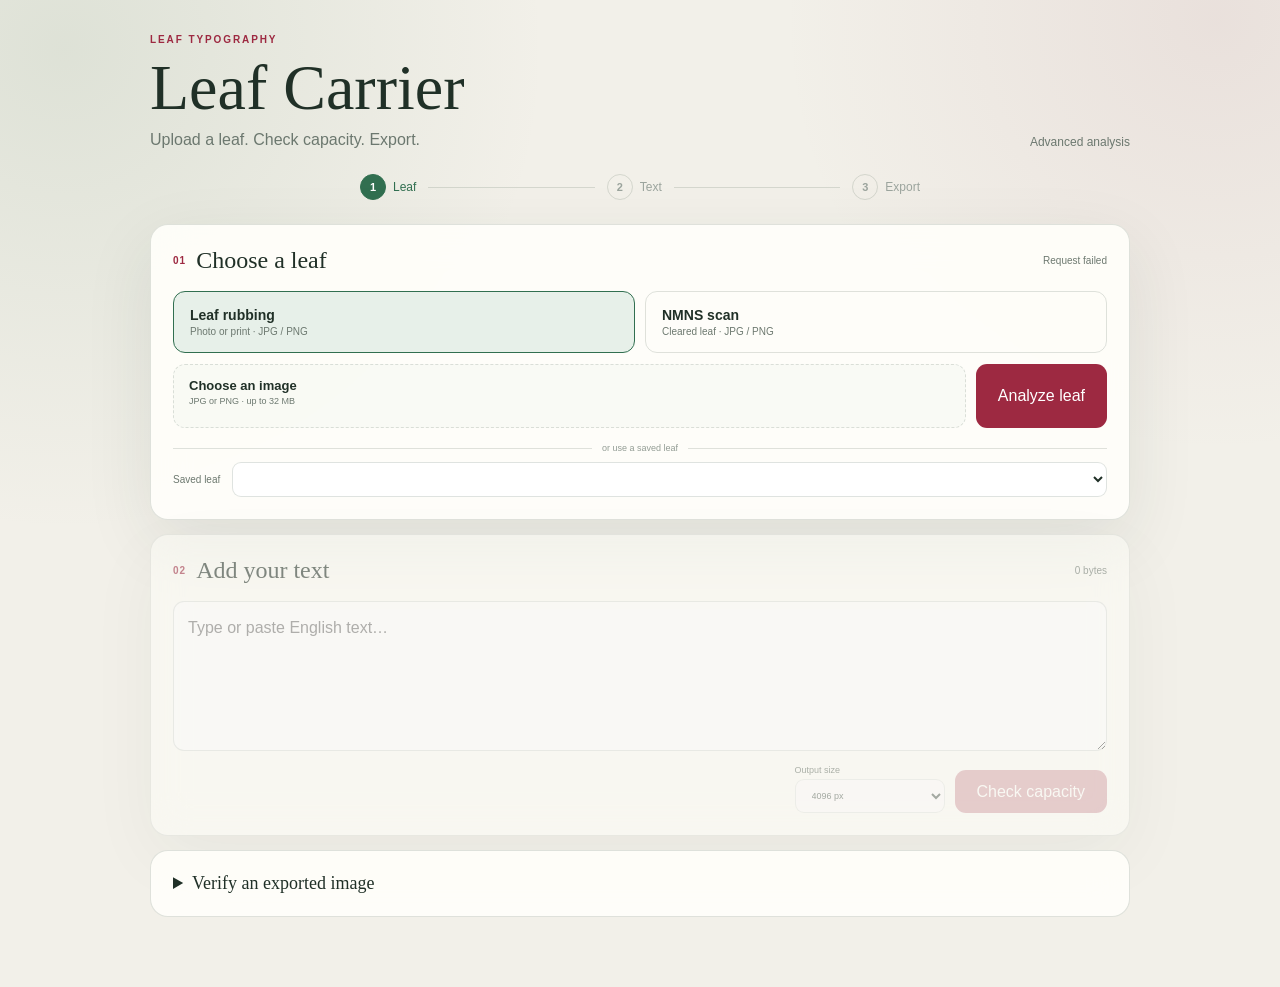
==== static/language.html @ f02d3650 "Add Railway memory safe mode" ====
<!doctype html>
<html lang="en">
<head>
  <meta charset="utf-8">
  <meta name="viewport" content="width=device-width, initial-scale=1">
  <title>Leaf Carrier</title>
</head>
<body>
<main>
  <header>
    <div>
      <p class="eyebrow" id="mode-eyebrow">LEAF TYPOGRAPHY</p>
      <h1>Leaf Carrier</h1>
      <p id="mode-description">Upload a leaf. Check capacity. Export.</p>
    </div>
    <a href="/analysis">Advanced analysis</a>
  </header>

  <nav class="journey" aria-label="Workflow">
    <span class="active" data-step="1"><b>1</b> Leaf</span>
    <i></i>
    <span data-step="2"><b>2</b> Text</span>
    <i></i>
    <span data-step="3"><b>3</b> Export</span>
  </nav>

  <section class="panel source-panel">
    <div class="panel-head">
      <div><span class="step">01</span><h2>Choose a leaf</h2></div>
      <small id="library-count">Loading library…</small>
    </div>

    <div class="source-types" role="group" aria-label="Leaf source type">
      <button type="button" class="selected" data-source="rubbing">
        <b>Leaf rubbing</b><span>Photo or print · JPG / PNG</span>
      </button>
      <button type="button" data-source="nmns">
        <b>NMNS scan</b><span>Cleared leaf · JPG / PNG</span>
      </button>
    </div>

    <div class="upload-row">
      <label class="file-drop" for="leaf-file">
        <input id="leaf-file" type="file" accept="image/jpeg,image/png,.jpg,.jpeg,.png">
        <strong id="file-label">Choose an image</strong>
        <span>JPG or PNG · up to 32 MB</span>
      </label>
      <button class="primary" id="analyze-leaf" type="button">Analyze leaf</button>
    </div>

    <div class="or"><span>or use a saved leaf</span></div>
    <label class="saved-select">Saved leaf
      <select id="leaf-select"></select>
    </label>

    <div class="progress" id="leaf-progress" hidden>
      <div><strong id="leaf-progress-label">Reading image</strong><span id="leaf-progress-value">0%</span></div>
      <progress id="leaf-progress-bar" max="100" value="0"></progress>
    </div>

    <article class="leaf-result" id="leaf-result" hidden>
      <a class="leaf-preview-frame" id="leaf-preview-link" target="_blank" rel="noopener" aria-label="Open the full leaf image">
        <img id="leaf-preview" alt="Selected leaf">
        <span>Open full image ↗</span>
      </a>
      <div class="leaf-summary">
        <span class="ready-badge" id="leaf-ready">READY</span>
        <h3 id="leaf-name">Leaf</h3>
        <p id="leaf-kind">Detected leaf</p>
        <dl>
          <div><dt id="leaf-quality">—</dt><dd id="leaf-quality-label">Quality</dd></div>
          <div><dt id="leaf-texture">—</dt><dd id="leaf-texture-label">Texture</dd></div>
          <div><dt id="leaf-size">—</dt><dd>Image</dd></div>
        </dl>
      </div>
    </article>
  </section>

  <section class="panel text-panel locked" id="text-panel">
    <div class="panel-head">
      <div><span class="step">02</span><h2>Add your text</h2></div>
      <small id="text-count">0 bytes</small>
    </div>
    <textarea id="text-input" rows="5" maxlength="1600" placeholder="Type or paste English text…"></textarea>
    <div class="text-actions">
      <label>Output size
        <select id="resolution-select">
          <option value="2048">2048 px</option>
          <option value="3072">3072 px</option>
          <option value="4096" selected>4096 px</option>
          <option value="6144">6144 px</option>
          <option value="8192">8192 px</option>
        </select>
      </label>
      <button class="primary" id="check-capacity" type="button">Check capacity</button>
    </div>

    <div class="progress" id="capacity-progress" hidden>
      <div><strong id="capacity-progress-label">Preparing text</strong><span id="capacity-progress-value">0%</span></div>
      <progress id="capacity-progress-bar" max="100" value="0"></progress>
    </div>

    <article class="decision" id="capacity-result" hidden>
      <div class="decision-head">
        <span id="capacity-badge">READY</span>
        <div><h3 id="capacity-title">Ready to export</h3><p id="capacity-note"></p></div>
      </div>
      <div class="decision-metrics">
        <div><strong id="text-bytes">—</strong><span>Text</span></div>
        <div><strong id="safe-bytes">—</strong><span>Safe capacity</span></div>
        <div><strong id="vote-count">—</strong><span id="vote-count-label">Redundancy</span></div>
      </div>
      <div class="resolution-grid" id="resolution-grid"></div>
    </article>
  </section>

  <section class="panel export-panel locked" id="export-panel" hidden>
    <div class="panel-head">
      <div><span class="step">03</span><h2>Export</h2></div>
      <small id="export-kind">Reversible JPG</small>
    </div>
    <div class="export-preview"><img id="encoded-preview" alt="Encoded leaf preview"></div>
    <div class="export-actions">
      <button class="primary" id="export-jpg" type="button" disabled>Export JPG</button>
      <span id="export-status">Run the capacity check first.</span>
    </div>
  </section>

  <details class="verify">
    <summary>Verify an exported image</summary>
    <div class="verify-row">
      <input id="decoder-file" type="file" accept="image/jpeg,image/png,.jpg,.jpeg,.png">
      <button id="decode-image" type="button">Decode</button>
    </div>
    <p id="decoder-status"></p>
    <textarea id="decoded-text" rows="4" readonly hidden></textarea>
  </details>
</main>

<style>
  :root {
    color-scheme:light; --bg:#f2f0e9; --card:#fffefa; --text:#203027; --muted:#6c786f;
    --line:rgba(40,66,50,.15); --green:#316f50; --green-soft:#e7f0e9; --red:#9d2941;
    --gold:#b88a27; --surface:#fff; --surface-soft:#f8f8f4; --track:#d3dfd5;
    --shadow:0 22px 70px rgba(38,55,44,.09);
  }
  *{box-sizing:border-box} [hidden]{display:none!important}
  body{margin:0;min-width:320px;color:var(--text);font-family:"Avenir Next","Helvetica Neue",Arial,sans-serif;background:
    radial-gradient(circle at 5% 5%,rgba(130,160,130,.18),transparent 30rem),
    radial-gradient(circle at 95% 2%,rgba(170,112,124,.12),transparent 27rem),var(--bg);transition:color .35s ease,background-color .35s ease}
  body.nmns-mode{color-scheme:dark;--bg:#080f13;--card:#10191f;--text:#e8f0ed;--muted:#8f9e9b;
    --line:rgba(151,190,177,.18);--green:#6eb495;--green-soft:#172a24;--red:#c8a45e;
    --gold:#c8a45e;--surface:#0d151a;--surface-soft:#0a1216;--track:#24342f;
    --shadow:0 26px 80px rgba(0,0,0,.32);background:
    radial-gradient(circle at 9% 0,rgba(59,111,93,.24),transparent 34rem),
    radial-gradient(circle at 95% 8%,rgba(200,164,94,.10),transparent 28rem),
    linear-gradient(155deg,#0b1318 0%,#080f13 55%,#060b0e 100%)}
  button,input,select,textarea{font:inherit} button{cursor:pointer}
  main{width:min(980px,calc(100% - 32px));margin:auto;padding:34px 0 70px}
  header{display:flex;justify-content:space-between;align-items:flex-end;gap:22px;margin-bottom:25px}
  .eyebrow{margin:0 0 6px;color:var(--red);font-size:10px;letter-spacing:.19em;font-weight:800}
  h1,h2,h3{font-family:Georgia,"Times New Roman",serif;font-weight:500}
  h1{margin:0;font-size:clamp(38px,7vw,64px)} header p:last-child{margin:6px 0 0;color:var(--muted)}
  header a{color:var(--muted);font-size:12px;text-decoration:none} header a:hover{color:var(--red)}
  .journey{display:grid;grid-template-columns:auto 1fr auto 1fr auto;align-items:center;width:min(560px,100%);margin:0 auto 24px;color:#9ba49d}
  .journey span{display:flex;align-items:center;gap:7px;font-size:12px}.journey b{display:grid;place-items:center;width:26px;height:26px;border:1px solid var(--line);border-radius:50%;font-size:11px}
  .journey i{height:1px;margin:0 12px;background:var(--line)}.journey span.active{color:var(--green)}.journey span.active b{color:#fff;border-color:var(--green);background:var(--green)}
  .panel,.verify{margin-top:14px;padding:22px;border:1px solid var(--line);border-radius:18px;background:color-mix(in srgb,var(--card) 92%,transparent);box-shadow:var(--shadow);backdrop-filter:blur(18px);transition:background-color .35s ease,border-color .35s ease,box-shadow .35s ease}
  .panel.locked{opacity:.54}.panel-head{display:flex;justify-content:space-between;align-items:center;gap:20px;margin-bottom:17px}.panel-head>div{display:flex;align-items:center;gap:10px}.panel-head h2{margin:0;font-size:24px}.panel-head small{color:var(--muted);font-size:10px}.step{color:var(--red);font-size:10px;letter-spacing:.1em;font-weight:800}
  .source-types{display:grid;grid-template-columns:1fr 1fr;gap:10px}.source-types button{padding:15px 16px;text-align:left;border:1px solid var(--line);border-radius:12px;color:var(--text);background:transparent}.source-types button.selected{border-color:var(--green);background:var(--green-soft)}.source-types b,.source-types span{display:block}.source-types b{font-size:14px}.source-types span{margin-top:3px;color:var(--muted);font-size:10px}
  .upload-row{display:grid;grid-template-columns:1fr auto;gap:10px;margin-top:11px}.file-drop{position:relative;min-height:64px;padding:13px 15px;border:1px dashed var(--line);border-radius:12px;background:rgba(49,111,80,.025)}.file-drop input{position:absolute;inset:0;width:100%;opacity:0;cursor:pointer}.file-drop strong,.file-drop span{display:block}.file-drop strong{font-size:13px}.file-drop span{margin-top:3px;color:var(--muted);font-size:9px}
  .primary{padding:0 22px;border:0;border-radius:11px;color:white;background:var(--red)}.primary:disabled{opacity:.38;cursor:not-allowed}.or{display:flex;align-items:center;gap:10px;margin:15px 0 9px;color:#929c94;font-size:9px}.or:before,.or:after{content:"";height:1px;flex:1;background:var(--line)}
  .saved-select{display:grid;grid-template-columns:auto 1fr;align-items:center;gap:12px;color:var(--muted);font-size:10px}select{width:100%;padding:10px 12px;border:1px solid var(--line);border-radius:9px;color:var(--text);background:var(--surface)}
  .progress{margin-top:13px;padding:12px 14px;border-radius:11px;background:var(--green-soft)}.progress>div{display:flex;justify-content:space-between;margin-bottom:8px;font-size:10px}.progress span{color:var(--muted)}progress{display:block;width:100%;height:7px;border:0;border-radius:99px;overflow:hidden;background:var(--track)}progress::-webkit-progress-bar{background:var(--track)}progress::-webkit-progress-value{background:var(--green);transition:width .3s ease}progress::-moz-progress-bar{background:var(--green)}
  .leaf-result{display:grid;grid-template-columns:minmax(300px,360px) 1fr;gap:24px;margin-top:14px;padding:17px;border:1px solid var(--line);border-radius:15px;background:var(--surface)}.leaf-preview-frame{position:relative;display:block;min-width:0;color:inherit;text-decoration:none}.leaf-preview-frame img{display:block;width:100%;height:240px;padding:10px;object-fit:contain;border-radius:10px;background:var(--surface-soft)}.leaf-preview-frame span{position:absolute;right:9px;bottom:9px;padding:5px 8px;border:1px solid var(--line);border-radius:99px;color:var(--muted);background:color-mix(in srgb,var(--surface) 88%,transparent);font-size:8px;opacity:0;transform:translateY(3px);transition:.2s ease}.leaf-preview-frame:hover span,.leaf-preview-frame:focus-visible span{opacity:1;transform:none}.leaf-summary{align-self:center}.ready-badge,#capacity-badge{display:inline-block;padding:4px 7px;border-radius:99px;color:var(--green);background:var(--green-soft);font-size:8px;font-weight:800;letter-spacing:.08em}.ready-badge.review,#capacity-badge.fail{color:var(--red);background:color-mix(in srgb,var(--red) 15%,transparent)}.leaf-summary h3{margin:7px 0 2px;font-size:24px}.leaf-summary p{margin:0;color:var(--muted);font-size:10px;text-transform:capitalize}.leaf-summary dl{display:grid;grid-template-columns:repeat(3,1fr);gap:8px;margin:18px 0 0}.leaf-summary dl div{padding-top:9px;border-top:1px solid var(--line)}dt{font-family:Georgia,"Times New Roman",serif;font-size:18px}dd{margin:2px 0 0;color:var(--muted);font-size:8px}
  body.nmns-mode .leaf-result{grid-template-columns:minmax(390px,460px) 1fr;padding:20px;background:color-mix(in srgb,var(--surface) 96%,#162720 4%)}body.nmns-mode .leaf-preview-frame img{height:330px;padding:16px;background:#f1f1eb}body.nmns-mode .leaf-summary h3{font-size:27px}body.nmns-mode .leaf-preview-frame span{color:#d8e3df;background:rgba(9,18,22,.88)}
  textarea{width:100%;padding:14px;border:1px solid var(--line);border-radius:11px;color:var(--text);background:var(--surface);resize:vertical;line-height:1.5}.text-actions{display:grid;grid-template-columns:150px auto;justify-content:end;gap:10px;margin-top:10px}.text-actions label{color:var(--muted);font-size:9px}.text-actions select{margin-top:4px}.text-actions button{min-height:43px;align-self:end}
  .decision{margin-top:14px;padding:16px;border:1px solid var(--line);border-radius:13px;background:var(--surface)}.decision-head{display:flex;align-items:flex-start;gap:12px}.decision-head h3{margin:0;font-size:22px}.decision-head p{margin:4px 0 0;color:var(--muted);font-size:10px}.decision-metrics{display:grid;grid-template-columns:repeat(3,1fr);gap:10px;margin-top:15px}.decision-metrics div{padding:10px 0;border-top:1px solid var(--line)}.decision-metrics strong,.decision-metrics span{display:block}.decision-metrics strong{font-family:Georgia,"Times New Roman",serif;font-size:21px}.decision-metrics span{margin-top:3px;color:var(--muted);font-size:8px}.resolution-grid{display:grid;grid-template-columns:repeat(5,1fr);gap:6px;margin-top:10px}.resolution-grid button{padding:8px 5px;border:1px solid var(--line);border-radius:8px;color:var(--muted);background:transparent;font-size:9px}.resolution-grid button.ready{color:var(--green);border-color:color-mix(in srgb,var(--green) 45%,transparent);background:var(--green-soft)}.resolution-grid button.selected{box-shadow:inset 0 0 0 1px var(--green)}
  .resolution-grid button.limited{opacity:.46;cursor:not-allowed;text-decoration:line-through}.resolution-grid button:disabled{pointer-events:none}
  .export-preview{display:grid;place-items:center;min-height:330px;border-radius:12px;overflow:hidden;background:var(--surface)}.export-preview img{display:block;width:100%;max-height:620px;object-fit:contain}.export-actions{display:flex;align-items:center;gap:13px;margin-top:12px}.export-actions button{min-height:44px}.export-actions span{color:var(--muted);font-size:10px}
  .verify{box-shadow:none}.verify summary{cursor:pointer;font-family:Georgia,"Times New Roman",serif;font-size:18px}.verify-row{display:grid;grid-template-columns:1fr auto;gap:10px;margin-top:14px}.verify-row input{padding:10px;border:1px dashed var(--line);border-radius:9px}.verify-row button{padding:0 18px;border:1px solid var(--line);border-radius:9px;color:var(--text);background:transparent}.verify p{color:var(--muted);font-size:10px}.verify textarea{margin-top:8px}
  button:focus-visible,input:focus-visible,select:focus-visible,textarea:focus-visible{outline:3px solid rgba(49,111,80,.2);outline-offset:2px}
  @media(max-width:760px){main{width:min(100% - 20px,560px);padding-top:20px}header{align-items:flex-start;flex-direction:column}.source-types,.upload-row,.leaf-result,body.nmns-mode .leaf-result{grid-template-columns:1fr}.upload-row .primary{min-height:46px}.saved-select{grid-template-columns:1fr}.leaf-preview-frame img,body.nmns-mode .leaf-preview-frame img{height:280px}.text-actions{grid-template-columns:1fr}.text-actions button{min-height:46px}.resolution-grid{grid-template-columns:repeat(3,1fr)}.export-preview{min-height:230px}.decision-metrics{gap:6px}.journey span{font-size:10px}}
</style>
<script src="/static/language.js"></script>
</body>
</html>
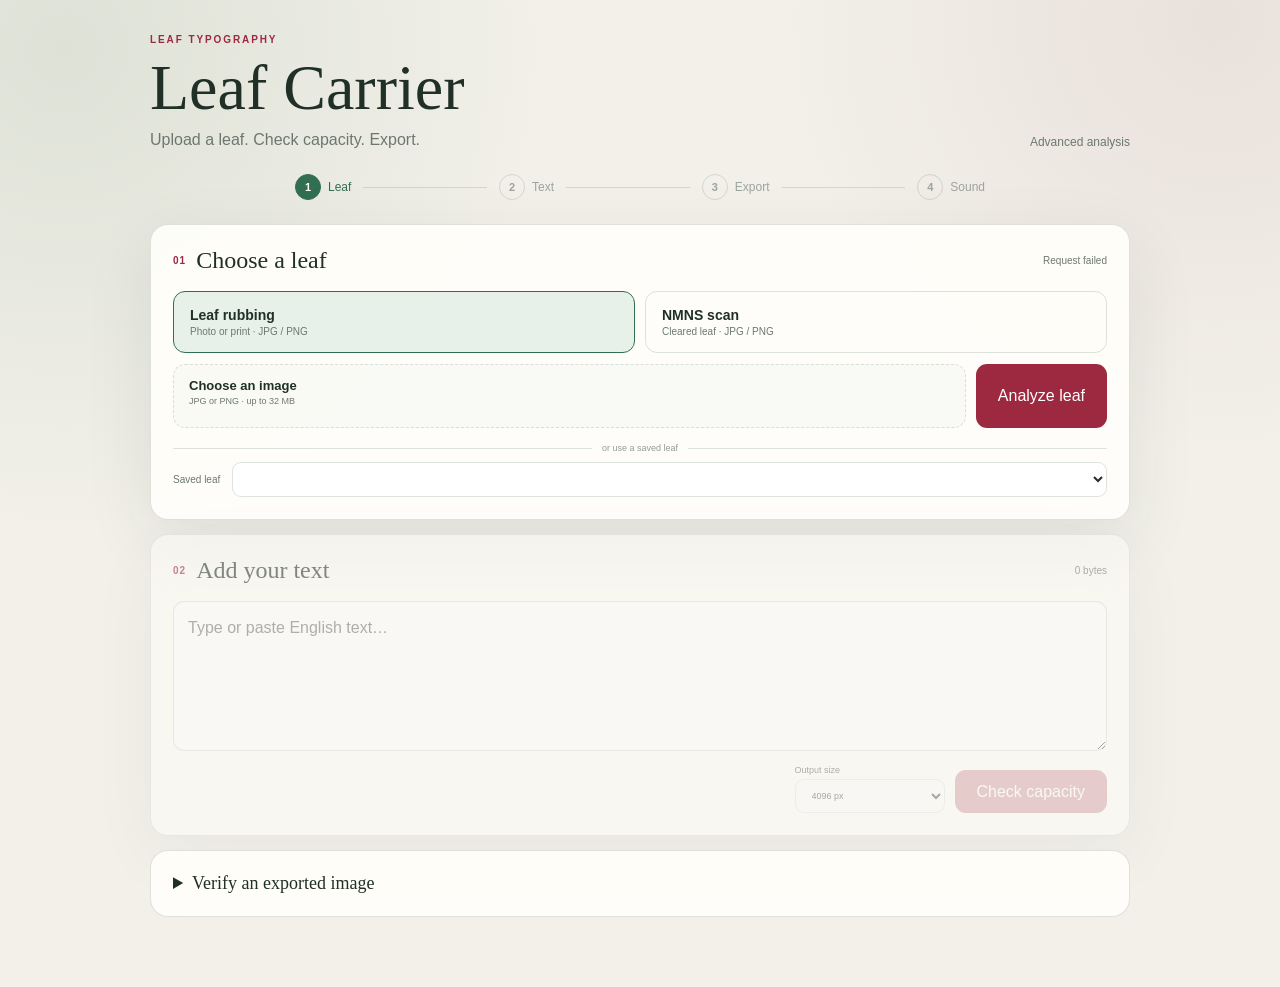
==== commit 7a45f46f: "Add audio disturbance archive workflow" ====
--- a/static/language.html
+++ b/static/language.html
@@ -22,6 +22,8 @@
     <span data-step="2"><b>2</b> Text</span>
     <i></i>
     <span data-step="3"><b>3</b> Export</span>
+    <i></i>
+    <span data-step="4"><b>4</b> Sound</span>
   </nav>
 
   <section class="panel source-panel">
@@ -124,6 +126,74 @@
       <button class="primary" id="export-jpg" type="button" disabled>Export JPG</button>
       <span id="export-status">Run the capacity check first.</span>
     </div>
+  </section>
+
+  <section class="panel sound-panel locked" id="sound-panel" hidden>
+    <div class="panel-head">
+      <div><span class="step">04</span><h2>Add sound disturbance</h2></div>
+      <small>Optional · rubbing carrier only</small>
+    </div>
+
+    <div class="sound-inputs">
+      <label class="file-drop" for="sound-file">
+        <input id="sound-file" type="file" accept="audio/wav,.wav">
+        <strong id="sound-file-label">Choose a WAV</strong>
+        <span>Analyzed in your browser</span>
+      </label>
+      <button class="primary" id="apply-sound" type="button" disabled>Apply to leaf</button>
+    </div>
+
+    <div class="sound-controls">
+      <label><span>Result mode</span><select id="semantic-mode"><option value="preserve">Preserve</option><option value="trace" selected>Trace loss</option><option value="breakdown">Hard decode</option></select></label>
+      <label><span>Semantic loss <b id="semantic-loss-value">6%</b></span><input id="semantic-loss" type="range" min="0" max="80" value="6"></label>
+      <label><span>Intensity <b id="sound-strength-value">24%</b></span><input id="sound-strength" type="range" min="0" max="100" value="24"></label>
+      <label><span>Impact spread <b id="sound-clustering-value">55%</b></span><input id="sound-clustering" type="range" min="0" max="100" value="55"></label>
+      <details>
+        <summary>Advanced error mix</summary>
+        <div>
+          <label><span>Colour shift <b id="sound-shift-value">40%</b></span><input id="sound-shift" type="range" min="0" max="100" value="40"></label>
+          <label><span>Erasure <b id="sound-erasure-value">12%</b></span><input id="sound-erasure" type="range" min="0" max="100" value="12"></label>
+          <label><span>Bit flip <b id="sound-flip-value">5%</b></span><input id="sound-flip" type="range" min="0" max="100" value="5"></label>
+        </div>
+      </details>
+    </div>
+
+    <canvas id="sound-wave" height="94" aria-label="Quantized WAV analysis"></canvas>
+    <p class="sound-summary" id="sound-summary">Choose a WAV to map its impacts onto the leaf.</p>
+
+    <div class="progress" id="audio-progress" hidden>
+      <div><strong id="audio-progress-label">Preparing carrier</strong><span id="audio-progress-value">0%</span></div>
+      <progress id="audio-progress-bar" max="100" value="0"></progress>
+    </div>
+
+    <article class="sound-result" id="sound-result" hidden>
+      <div class="monitor-tabs" role="group" aria-label="Sound disturbance view">
+        <button type="button" data-monitor="original">Original</button>
+        <button type="button" data-monitor="clean">Clean encoding</button>
+        <button type="button" data-monitor="disturbed" class="active">Disturbed</button>
+        <button type="button" data-monitor="difference">Difference</button>
+        <button type="button" data-monitor="confidence">Confidence</button>
+      </div>
+      <div class="sound-monitor"><img id="sound-monitor-image" alt="Leaf pixel disturbance monitor"></div>
+      <div class="sound-metrics">
+        <div><strong id="sound-carriers">—</strong><span>Carrier cells</span></div>
+        <div><strong id="sound-changed">—</strong><span>Changed</span></div>
+        <div><strong id="sound-confidence">—</strong><span>Confidence</span></div>
+        <div><strong id="sound-fidelity">—</strong><span>Source fidelity</span></div>
+        <div><strong id="sound-crc">—</strong><span>PNG decode</span></div>
+      </div>
+      <div class="sound-decode">
+        <span id="sound-decode-status">Waiting for PNG decode</span>
+        <div class="sound-text-compare">
+          <label>Original<textarea id="sound-original-text" rows="3" readonly hidden></textarea></label>
+          <label>Decoded<textarea id="sound-decoded-text" rows="3" readonly hidden></textarea></label>
+        </div>
+      </div>
+      <div class="export-actions">
+        <button class="primary" id="export-disturbed" type="button">Export disturbed PNG</button>
+        <button id="export-audio-report" type="button">Experiment JSON</button>
+      </div>
+    </article>
   </section>
 
   <details class="verify">
@@ -162,7 +232,7 @@
   h1,h2,h3{font-family:Georgia,"Times New Roman",serif;font-weight:500}
   h1{margin:0;font-size:clamp(38px,7vw,64px)} header p:last-child{margin:6px 0 0;color:var(--muted)}
   header a{color:var(--muted);font-size:12px;text-decoration:none} header a:hover{color:var(--red)}
-  .journey{display:grid;grid-template-columns:auto 1fr auto 1fr auto;align-items:center;width:min(560px,100%);margin:0 auto 24px;color:#9ba49d}
+  .journey{display:grid;grid-template-columns:auto 1fr auto 1fr auto 1fr auto;align-items:center;width:min(690px,100%);margin:0 auto 24px;color:#9ba49d}
   .journey span{display:flex;align-items:center;gap:7px;font-size:12px}.journey b{display:grid;place-items:center;width:26px;height:26px;border:1px solid var(--line);border-radius:50%;font-size:11px}
   .journey i{height:1px;margin:0 12px;background:var(--line)}.journey span.active{color:var(--green)}.journey span.active b{color:#fff;border-color:var(--green);background:var(--green)}
   .panel,.verify{margin-top:14px;padding:22px;border:1px solid var(--line);border-radius:18px;background:color-mix(in srgb,var(--card) 92%,transparent);box-shadow:var(--shadow);backdrop-filter:blur(18px);transition:background-color .35s ease,border-color .35s ease,box-shadow .35s ease}
@@ -178,9 +248,10 @@
   .decision{margin-top:14px;padding:16px;border:1px solid var(--line);border-radius:13px;background:var(--surface)}.decision-head{display:flex;align-items:flex-start;gap:12px}.decision-head h3{margin:0;font-size:22px}.decision-head p{margin:4px 0 0;color:var(--muted);font-size:10px}.decision-metrics{display:grid;grid-template-columns:repeat(3,1fr);gap:10px;margin-top:15px}.decision-metrics div{padding:10px 0;border-top:1px solid var(--line)}.decision-metrics strong,.decision-metrics span{display:block}.decision-metrics strong{font-family:Georgia,"Times New Roman",serif;font-size:21px}.decision-metrics span{margin-top:3px;color:var(--muted);font-size:8px}.resolution-grid{display:grid;grid-template-columns:repeat(5,1fr);gap:6px;margin-top:10px}.resolution-grid button{padding:8px 5px;border:1px solid var(--line);border-radius:8px;color:var(--muted);background:transparent;font-size:9px}.resolution-grid button.ready{color:var(--green);border-color:color-mix(in srgb,var(--green) 45%,transparent);background:var(--green-soft)}.resolution-grid button.selected{box-shadow:inset 0 0 0 1px var(--green)}
   .resolution-grid button.limited{opacity:.46;cursor:not-allowed;text-decoration:line-through}.resolution-grid button:disabled{pointer-events:none}
   .export-preview{display:grid;place-items:center;min-height:330px;border-radius:12px;overflow:hidden;background:var(--surface)}.export-preview img{display:block;width:100%;max-height:620px;object-fit:contain}.export-actions{display:flex;align-items:center;gap:13px;margin-top:12px}.export-actions button{min-height:44px}.export-actions span{color:var(--muted);font-size:10px}
+  .sound-inputs{display:grid;grid-template-columns:1fr auto;gap:10px}.sound-inputs .primary{min-width:150px}.sound-controls{display:grid;grid-template-columns:1fr 1fr;gap:14px;margin-top:16px}.sound-controls label{display:grid;gap:7px;color:var(--muted);font-size:9px}.sound-controls label span{display:flex;justify-content:space-between}.sound-controls b{color:var(--text);font-weight:600}.sound-controls input[type="range"]{width:100%;accent-color:var(--green)}.sound-controls details{grid-column:1/-1;padding-top:3px}.sound-controls summary{cursor:pointer;color:var(--muted);font-size:9px}.sound-controls details>div{display:grid;grid-template-columns:repeat(3,1fr);gap:14px;margin-top:13px}#sound-wave{display:block;width:100%;height:94px;margin-top:16px;border:1px solid var(--line);border-radius:11px;background:#0b1511}.sound-summary{margin:7px 0 0;color:var(--muted);font-size:9px}.sound-result{margin-top:16px}.monitor-tabs{display:flex;gap:5px;overflow:auto;padding-bottom:8px}.monitor-tabs button{padding:7px 10px;white-space:nowrap;border:1px solid var(--line);border-radius:99px;color:var(--muted);background:transparent;font-size:9px}.monitor-tabs button.active{color:#fff;border-color:var(--green);background:var(--green)}.sound-monitor{display:grid;place-items:center;min-height:390px;border:1px solid var(--line);border-radius:13px;overflow:hidden;background:#09110d}.sound-monitor img{display:block;width:100%;max-height:670px;object-fit:contain;image-rendering:auto}.sound-metrics{display:grid;grid-template-columns:repeat(5,1fr);gap:8px;margin-top:10px}.sound-metrics div{padding:10px 0;border-top:1px solid var(--line)}.sound-metrics strong,.sound-metrics span{display:block}.sound-metrics strong{font-family:Georgia,"Times New Roman",serif;font-size:20px}.sound-metrics span{margin-top:3px;color:var(--muted);font-size:8px}.sound-decode{margin-top:8px;padding:12px;border-radius:10px;background:var(--green-soft)}.sound-decode span{color:var(--muted);font-size:10px}.sound-text-compare{display:grid;grid-template-columns:1fr 1fr;gap:9px;margin-top:9px}.sound-text-compare label{color:var(--muted);font-size:8px}.sound-decode textarea{margin-top:5px}.sound-result .export-actions>button:not(.primary){padding:0 17px;border:1px solid var(--line);border-radius:10px;color:var(--text);background:transparent}
   .verify{box-shadow:none}.verify summary{cursor:pointer;font-family:Georgia,"Times New Roman",serif;font-size:18px}.verify-row{display:grid;grid-template-columns:1fr auto;gap:10px;margin-top:14px}.verify-row input{padding:10px;border:1px dashed var(--line);border-radius:9px}.verify-row button{padding:0 18px;border:1px solid var(--line);border-radius:9px;color:var(--text);background:transparent}.verify p{color:var(--muted);font-size:10px}.verify textarea{margin-top:8px}
   button:focus-visible,input:focus-visible,select:focus-visible,textarea:focus-visible{outline:3px solid rgba(49,111,80,.2);outline-offset:2px}
-  @media(max-width:760px){main{width:min(100% - 20px,560px);padding-top:20px}header{align-items:flex-start;flex-direction:column}.source-types,.upload-row,.leaf-result,body.nmns-mode .leaf-result{grid-template-columns:1fr}.upload-row .primary{min-height:46px}.saved-select{grid-template-columns:1fr}.leaf-preview-frame img,body.nmns-mode .leaf-preview-frame img{height:280px}.text-actions{grid-template-columns:1fr}.text-actions button{min-height:46px}.resolution-grid{grid-template-columns:repeat(3,1fr)}.export-preview{min-height:230px}.decision-metrics{gap:6px}.journey span{font-size:10px}}
+  @media(max-width:760px){main{width:min(100% - 20px,560px);padding-top:20px}header{align-items:flex-start;flex-direction:column}.source-types,.upload-row,.leaf-result,body.nmns-mode .leaf-result,.sound-inputs,.sound-controls{grid-template-columns:1fr}.upload-row .primary,.sound-inputs .primary{min-height:46px}.saved-select{grid-template-columns:1fr}.leaf-preview-frame img,body.nmns-mode .leaf-preview-frame img{height:280px}.text-actions{grid-template-columns:1fr}.text-actions button{min-height:46px}.resolution-grid{grid-template-columns:repeat(3,1fr)}.export-preview{min-height:230px}.decision-metrics{gap:6px}.journey{width:100%}.journey span{font-size:0}.journey span b{font-size:11px}.sound-controls details>div,.sound-text-compare{grid-template-columns:1fr}.sound-monitor{min-height:250px}.sound-metrics{grid-template-columns:1fr 1fr}}
 </style>
 <script src="/static/language.js"></script>
 </body>
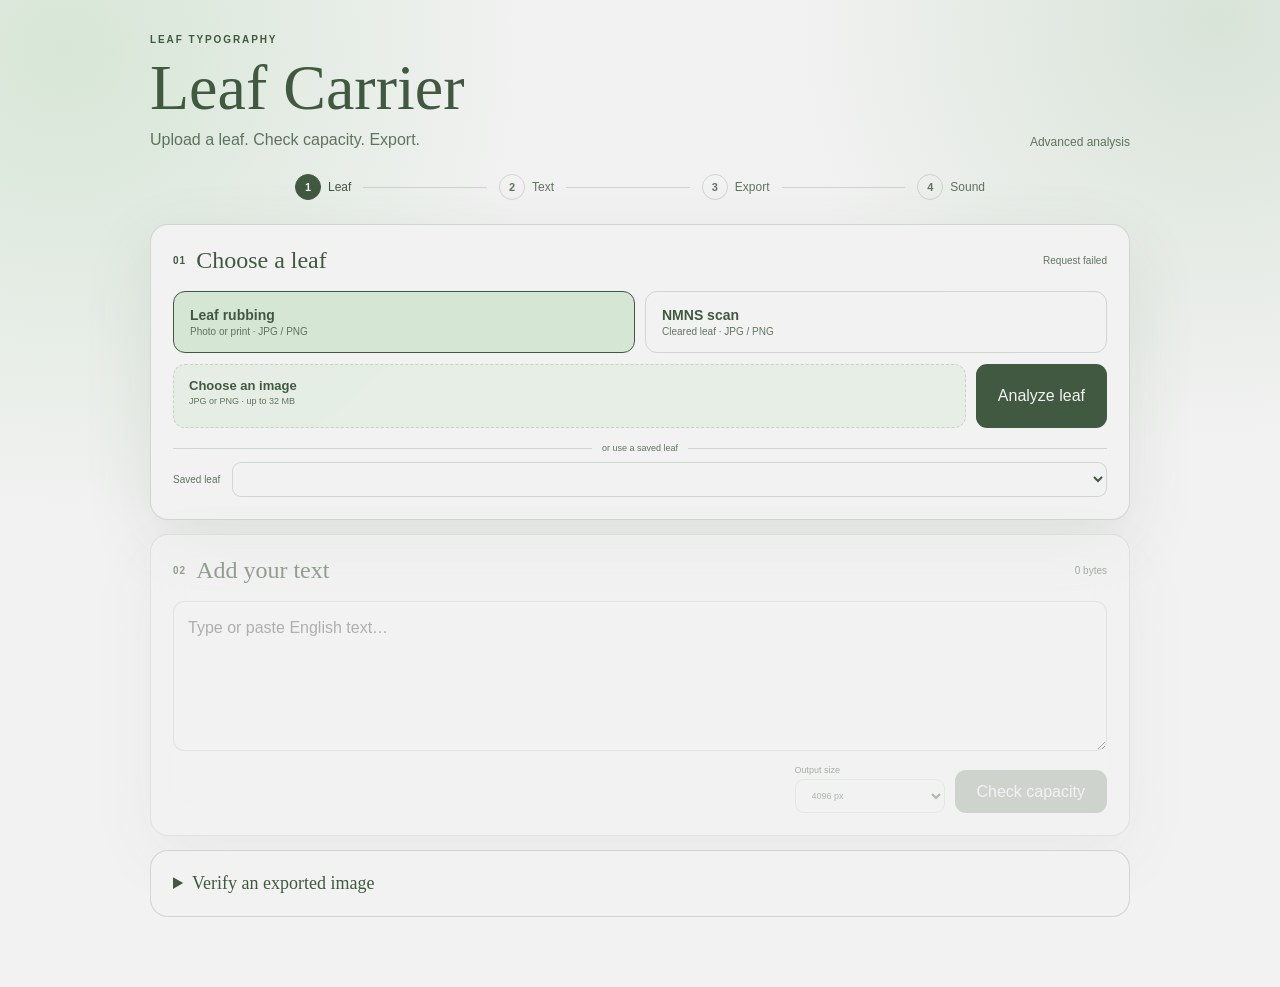
==== commit 1354c581: "Apply unified green light and dark themes" ====
--- a/static/language.html
+++ b/static/language.html
@@ -209,22 +209,22 @@
 
 <style>
   :root {
-    color-scheme:light; --bg:#f2f0e9; --card:#fffefa; --text:#203027; --muted:#6c786f;
-    --line:rgba(40,66,50,.15); --green:#316f50; --green-soft:#e7f0e9; --red:#9d2941;
-    --gold:#b88a27; --surface:#fff; --surface-soft:#f8f8f4; --track:#d3dfd5;
-    --shadow:0 22px 70px rgba(38,55,44,.09);
+    color-scheme:light; --bg:#F2F2F2; --card:#F2F2F2; --text:#415940; --muted:rgba(65,89,64,.82);
+    --line:rgba(65,89,64,.19); --green:#415940; --green-soft:rgba(185,217,184,.50); --red:#415940;
+    --gold:#8FBF8E; --surface:#F2F2F2; --surface-soft:#C6D9C5; --track:#B9D9B8;
+    --button-text:#F2F2F2; --shadow:0 22px 70px rgba(65,89,64,.11);
   }
   *{box-sizing:border-box} [hidden]{display:none!important}
   body{margin:0;min-width:320px;color:var(--text);font-family:"Avenir Next","Helvetica Neue",Arial,sans-serif;background:
-    radial-gradient(circle at 5% 5%,rgba(130,160,130,.18),transparent 30rem),
-    radial-gradient(circle at 95% 2%,rgba(170,112,124,.12),transparent 27rem),var(--bg);transition:color .35s ease,background-color .35s ease}
-  body.nmns-mode{color-scheme:dark;--bg:#080f13;--card:#10191f;--text:#e8f0ed;--muted:#8f9e9b;
-    --line:rgba(151,190,177,.18);--green:#6eb495;--green-soft:#172a24;--red:#c8a45e;
-    --gold:#c8a45e;--surface:#0d151a;--surface-soft:#0a1216;--track:#24342f;
-    --shadow:0 26px 80px rgba(0,0,0,.32);background:
-    radial-gradient(circle at 9% 0,rgba(59,111,93,.24),transparent 34rem),
-    radial-gradient(circle at 95% 8%,rgba(200,164,94,.10),transparent 28rem),
-    linear-gradient(155deg,#0b1318 0%,#080f13 55%,#060b0e 100%)}
+    radial-gradient(circle at 5% 5%,rgba(185,217,184,.48),transparent 30rem),
+    radial-gradient(circle at 95% 2%,rgba(198,217,197,.58),transparent 27rem),var(--bg);transition:color .35s ease,background-color .35s ease}
+  body.nmns-mode{color-scheme:dark;--bg:#415940;--card:#354934;--text:#F2F2F2;--muted:#C6D9C5;
+    --line:rgba(185,217,184,.24);--green:#B9D9B8;--green-soft:rgba(143,191,142,.17);--red:#B9D9B8;
+    --gold:#8FBF8E;--surface:#354934;--surface-soft:#2f412f;--track:rgba(185,217,184,.22);
+    --button-text:#415940;--shadow:0 26px 80px rgba(0,0,0,.28);background:
+    radial-gradient(circle at 9% 0,rgba(143,191,142,.22),transparent 34rem),
+    radial-gradient(circle at 95% 8%,rgba(185,217,184,.12),transparent 28rem),
+    linear-gradient(155deg,#415940 0%,#354934 58%,#2f412f 100%)}
   button,input,select,textarea{font:inherit} button{cursor:pointer}
   main{width:min(980px,calc(100% - 32px));margin:auto;padding:34px 0 70px}
   header{display:flex;justify-content:space-between;align-items:flex-end;gap:22px;margin-bottom:25px}
@@ -232,25 +232,25 @@
   h1,h2,h3{font-family:Georgia,"Times New Roman",serif;font-weight:500}
   h1{margin:0;font-size:clamp(38px,7vw,64px)} header p:last-child{margin:6px 0 0;color:var(--muted)}
   header a{color:var(--muted);font-size:12px;text-decoration:none} header a:hover{color:var(--red)}
-  .journey{display:grid;grid-template-columns:auto 1fr auto 1fr auto 1fr auto;align-items:center;width:min(690px,100%);margin:0 auto 24px;color:#9ba49d}
+  .journey{display:grid;grid-template-columns:auto 1fr auto 1fr auto 1fr auto;align-items:center;width:min(690px,100%);margin:0 auto 24px;color:var(--muted)}
   .journey span{display:flex;align-items:center;gap:7px;font-size:12px}.journey b{display:grid;place-items:center;width:26px;height:26px;border:1px solid var(--line);border-radius:50%;font-size:11px}
-  .journey i{height:1px;margin:0 12px;background:var(--line)}.journey span.active{color:var(--green)}.journey span.active b{color:#fff;border-color:var(--green);background:var(--green)}
+  .journey i{height:1px;margin:0 12px;background:var(--line)}.journey span.active{color:var(--green)}.journey span.active b{color:var(--button-text);border-color:var(--green);background:var(--green)}
   .panel,.verify{margin-top:14px;padding:22px;border:1px solid var(--line);border-radius:18px;background:color-mix(in srgb,var(--card) 92%,transparent);box-shadow:var(--shadow);backdrop-filter:blur(18px);transition:background-color .35s ease,border-color .35s ease,box-shadow .35s ease}
   .panel.locked{opacity:.54}.panel-head{display:flex;justify-content:space-between;align-items:center;gap:20px;margin-bottom:17px}.panel-head>div{display:flex;align-items:center;gap:10px}.panel-head h2{margin:0;font-size:24px}.panel-head small{color:var(--muted);font-size:10px}.step{color:var(--red);font-size:10px;letter-spacing:.1em;font-weight:800}
   .source-types{display:grid;grid-template-columns:1fr 1fr;gap:10px}.source-types button{padding:15px 16px;text-align:left;border:1px solid var(--line);border-radius:12px;color:var(--text);background:transparent}.source-types button.selected{border-color:var(--green);background:var(--green-soft)}.source-types b,.source-types span{display:block}.source-types b{font-size:14px}.source-types span{margin-top:3px;color:var(--muted);font-size:10px}
-  .upload-row{display:grid;grid-template-columns:1fr auto;gap:10px;margin-top:11px}.file-drop{position:relative;min-height:64px;padding:13px 15px;border:1px dashed var(--line);border-radius:12px;background:rgba(49,111,80,.025)}.file-drop input{position:absolute;inset:0;width:100%;opacity:0;cursor:pointer}.file-drop strong,.file-drop span{display:block}.file-drop strong{font-size:13px}.file-drop span{margin-top:3px;color:var(--muted);font-size:9px}
-  .primary{padding:0 22px;border:0;border-radius:11px;color:white;background:var(--red)}.primary:disabled{opacity:.38;cursor:not-allowed}.or{display:flex;align-items:center;gap:10px;margin:15px 0 9px;color:#929c94;font-size:9px}.or:before,.or:after{content:"";height:1px;flex:1;background:var(--line)}
+  .upload-row{display:grid;grid-template-columns:1fr auto;gap:10px;margin-top:11px}.file-drop{position:relative;min-height:64px;padding:13px 15px;border:1px dashed var(--line);border-radius:12px;background:color-mix(in srgb,var(--green-soft) 45%,transparent)}.file-drop input{position:absolute;inset:0;width:100%;opacity:0;cursor:pointer}.file-drop strong,.file-drop span{display:block}.file-drop strong{font-size:13px}.file-drop span{margin-top:3px;color:var(--muted);font-size:9px}
+  .primary{padding:0 22px;border:0;border-radius:11px;color:var(--button-text);background:var(--red)}.primary:disabled{opacity:.38;cursor:not-allowed}.or{display:flex;align-items:center;gap:10px;margin:15px 0 9px;color:var(--muted);font-size:9px}.or:before,.or:after{content:"";height:1px;flex:1;background:var(--line)}
   .saved-select{display:grid;grid-template-columns:auto 1fr;align-items:center;gap:12px;color:var(--muted);font-size:10px}select{width:100%;padding:10px 12px;border:1px solid var(--line);border-radius:9px;color:var(--text);background:var(--surface)}
   .progress{margin-top:13px;padding:12px 14px;border-radius:11px;background:var(--green-soft)}.progress>div{display:flex;justify-content:space-between;margin-bottom:8px;font-size:10px}.progress span{color:var(--muted)}progress{display:block;width:100%;height:7px;border:0;border-radius:99px;overflow:hidden;background:var(--track)}progress::-webkit-progress-bar{background:var(--track)}progress::-webkit-progress-value{background:var(--green);transition:width .3s ease}progress::-moz-progress-bar{background:var(--green)}
   .leaf-result{display:grid;grid-template-columns:minmax(300px,360px) 1fr;gap:24px;margin-top:14px;padding:17px;border:1px solid var(--line);border-radius:15px;background:var(--surface)}.leaf-preview-frame{position:relative;display:block;min-width:0;color:inherit;text-decoration:none}.leaf-preview-frame img{display:block;width:100%;height:240px;padding:10px;object-fit:contain;border-radius:10px;background:var(--surface-soft)}.leaf-preview-frame span{position:absolute;right:9px;bottom:9px;padding:5px 8px;border:1px solid var(--line);border-radius:99px;color:var(--muted);background:color-mix(in srgb,var(--surface) 88%,transparent);font-size:8px;opacity:0;transform:translateY(3px);transition:.2s ease}.leaf-preview-frame:hover span,.leaf-preview-frame:focus-visible span{opacity:1;transform:none}.leaf-summary{align-self:center}.ready-badge,#capacity-badge{display:inline-block;padding:4px 7px;border-radius:99px;color:var(--green);background:var(--green-soft);font-size:8px;font-weight:800;letter-spacing:.08em}.ready-badge.review,#capacity-badge.fail{color:var(--red);background:color-mix(in srgb,var(--red) 15%,transparent)}.leaf-summary h3{margin:7px 0 2px;font-size:24px}.leaf-summary p{margin:0;color:var(--muted);font-size:10px;text-transform:capitalize}.leaf-summary dl{display:grid;grid-template-columns:repeat(3,1fr);gap:8px;margin:18px 0 0}.leaf-summary dl div{padding-top:9px;border-top:1px solid var(--line)}dt{font-family:Georgia,"Times New Roman",serif;font-size:18px}dd{margin:2px 0 0;color:var(--muted);font-size:8px}
-  body.nmns-mode .leaf-result{grid-template-columns:minmax(390px,460px) 1fr;padding:20px;background:color-mix(in srgb,var(--surface) 96%,#162720 4%)}body.nmns-mode .leaf-preview-frame img{height:330px;padding:16px;background:#f1f1eb}body.nmns-mode .leaf-summary h3{font-size:27px}body.nmns-mode .leaf-preview-frame span{color:#d8e3df;background:rgba(9,18,22,.88)}
+  body.nmns-mode .leaf-result{grid-template-columns:minmax(390px,460px) 1fr;padding:20px;background:var(--surface)}body.nmns-mode .leaf-preview-frame img{height:330px;padding:16px;background:#F2F2F2}body.nmns-mode .leaf-summary h3{font-size:27px}body.nmns-mode .leaf-preview-frame span{color:#F2F2F2;background:rgba(65,89,64,.90)}
   textarea{width:100%;padding:14px;border:1px solid var(--line);border-radius:11px;color:var(--text);background:var(--surface);resize:vertical;line-height:1.5}.text-actions{display:grid;grid-template-columns:150px auto;justify-content:end;gap:10px;margin-top:10px}.text-actions label{color:var(--muted);font-size:9px}.text-actions select{margin-top:4px}.text-actions button{min-height:43px;align-self:end}
   .decision{margin-top:14px;padding:16px;border:1px solid var(--line);border-radius:13px;background:var(--surface)}.decision-head{display:flex;align-items:flex-start;gap:12px}.decision-head h3{margin:0;font-size:22px}.decision-head p{margin:4px 0 0;color:var(--muted);font-size:10px}.decision-metrics{display:grid;grid-template-columns:repeat(3,1fr);gap:10px;margin-top:15px}.decision-metrics div{padding:10px 0;border-top:1px solid var(--line)}.decision-metrics strong,.decision-metrics span{display:block}.decision-metrics strong{font-family:Georgia,"Times New Roman",serif;font-size:21px}.decision-metrics span{margin-top:3px;color:var(--muted);font-size:8px}.resolution-grid{display:grid;grid-template-columns:repeat(5,1fr);gap:6px;margin-top:10px}.resolution-grid button{padding:8px 5px;border:1px solid var(--line);border-radius:8px;color:var(--muted);background:transparent;font-size:9px}.resolution-grid button.ready{color:var(--green);border-color:color-mix(in srgb,var(--green) 45%,transparent);background:var(--green-soft)}.resolution-grid button.selected{box-shadow:inset 0 0 0 1px var(--green)}
   .resolution-grid button.limited{opacity:.46;cursor:not-allowed;text-decoration:line-through}.resolution-grid button:disabled{pointer-events:none}
   .export-preview{display:grid;place-items:center;min-height:330px;border-radius:12px;overflow:hidden;background:var(--surface)}.export-preview img{display:block;width:100%;max-height:620px;object-fit:contain}.export-actions{display:flex;align-items:center;gap:13px;margin-top:12px}.export-actions button{min-height:44px}.export-actions span{color:var(--muted);font-size:10px}
-  .sound-inputs{display:grid;grid-template-columns:1fr auto;gap:10px}.sound-inputs .primary{min-width:150px}.sound-controls{display:grid;grid-template-columns:1fr 1fr;gap:14px;margin-top:16px}.sound-controls label{display:grid;gap:7px;color:var(--muted);font-size:9px}.sound-controls label span{display:flex;justify-content:space-between}.sound-controls b{color:var(--text);font-weight:600}.sound-controls input[type="range"]{width:100%;accent-color:var(--green)}.sound-controls details{grid-column:1/-1;padding-top:3px}.sound-controls summary{cursor:pointer;color:var(--muted);font-size:9px}.sound-controls details>div{display:grid;grid-template-columns:repeat(3,1fr);gap:14px;margin-top:13px}#sound-wave{display:block;width:100%;height:94px;margin-top:16px;border:1px solid var(--line);border-radius:11px;background:#0b1511}.sound-summary{margin:7px 0 0;color:var(--muted);font-size:9px}.sound-result{margin-top:16px}.monitor-tabs{display:flex;gap:5px;overflow:auto;padding-bottom:8px}.monitor-tabs button{padding:7px 10px;white-space:nowrap;border:1px solid var(--line);border-radius:99px;color:var(--muted);background:transparent;font-size:9px}.monitor-tabs button.active{color:#fff;border-color:var(--green);background:var(--green)}.sound-monitor{display:grid;place-items:center;min-height:390px;border:1px solid var(--line);border-radius:13px;overflow:hidden;background:#09110d}.sound-monitor img{display:block;width:100%;max-height:670px;object-fit:contain;image-rendering:auto}.sound-metrics{display:grid;grid-template-columns:repeat(5,1fr);gap:8px;margin-top:10px}.sound-metrics div{padding:10px 0;border-top:1px solid var(--line)}.sound-metrics strong,.sound-metrics span{display:block}.sound-metrics strong{font-family:Georgia,"Times New Roman",serif;font-size:20px}.sound-metrics span{margin-top:3px;color:var(--muted);font-size:8px}.sound-decode{margin-top:8px;padding:12px;border-radius:10px;background:var(--green-soft)}.sound-decode span{color:var(--muted);font-size:10px}.sound-text-compare{display:grid;grid-template-columns:1fr 1fr;gap:9px;margin-top:9px}.sound-text-compare label{color:var(--muted);font-size:8px}.sound-decode textarea{margin-top:5px}.sound-result .export-actions>button:not(.primary){padding:0 17px;border:1px solid var(--line);border-radius:10px;color:var(--text);background:transparent}
+  .sound-inputs{display:grid;grid-template-columns:1fr auto;gap:10px}.sound-inputs .primary{min-width:150px}.sound-controls{display:grid;grid-template-columns:1fr 1fr;gap:14px;margin-top:16px}.sound-controls label{display:grid;gap:7px;color:var(--muted);font-size:9px}.sound-controls label span{display:flex;justify-content:space-between}.sound-controls b{color:var(--text);font-weight:600}.sound-controls input[type="range"]{width:100%;accent-color:var(--green)}.sound-controls details{grid-column:1/-1;padding-top:3px}.sound-controls summary{cursor:pointer;color:var(--muted);font-size:9px}.sound-controls details>div{display:grid;grid-template-columns:repeat(3,1fr);gap:14px;margin-top:13px}#sound-wave{display:block;width:100%;height:94px;margin-top:16px;border:1px solid var(--line);border-radius:11px;background:#415940}.sound-summary{margin:7px 0 0;color:var(--muted);font-size:9px}.sound-result{margin-top:16px}.monitor-tabs{display:flex;gap:5px;overflow:auto;padding-bottom:8px}.monitor-tabs button{padding:7px 10px;white-space:nowrap;border:1px solid var(--line);border-radius:99px;color:var(--muted);background:transparent;font-size:9px}.monitor-tabs button.active{color:var(--button-text);border-color:var(--green);background:var(--green)}.sound-monitor{display:grid;place-items:center;min-height:390px;border:1px solid var(--line);border-radius:13px;overflow:hidden;background:#415940}.sound-monitor img{display:block;width:100%;max-height:670px;object-fit:contain;image-rendering:auto}.sound-metrics{display:grid;grid-template-columns:repeat(5,1fr);gap:8px;margin-top:10px}.sound-metrics div{padding:10px 0;border-top:1px solid var(--line)}.sound-metrics strong,.sound-metrics span{display:block}.sound-metrics strong{font-family:Georgia,"Times New Roman",serif;font-size:20px}.sound-metrics span{margin-top:3px;color:var(--muted);font-size:8px}.sound-decode{margin-top:8px;padding:12px;border-radius:10px;background:var(--green-soft)}.sound-decode span{color:var(--muted);font-size:10px}.sound-text-compare{display:grid;grid-template-columns:1fr 1fr;gap:9px;margin-top:9px}.sound-text-compare label{color:var(--muted);font-size:8px}.sound-decode textarea{margin-top:5px}.sound-result .export-actions>button:not(.primary){padding:0 17px;border:1px solid var(--line);border-radius:10px;color:var(--text);background:transparent}
   .verify{box-shadow:none}.verify summary{cursor:pointer;font-family:Georgia,"Times New Roman",serif;font-size:18px}.verify-row{display:grid;grid-template-columns:1fr auto;gap:10px;margin-top:14px}.verify-row input{padding:10px;border:1px dashed var(--line);border-radius:9px}.verify-row button{padding:0 18px;border:1px solid var(--line);border-radius:9px;color:var(--text);background:transparent}.verify p{color:var(--muted);font-size:10px}.verify textarea{margin-top:8px}
-  button:focus-visible,input:focus-visible,select:focus-visible,textarea:focus-visible{outline:3px solid rgba(49,111,80,.2);outline-offset:2px}
+  button:focus-visible,input:focus-visible,select:focus-visible,textarea:focus-visible{outline:3px solid rgba(143,191,142,.48);outline-offset:2px}
   @media(max-width:760px){main{width:min(100% - 20px,560px);padding-top:20px}header{align-items:flex-start;flex-direction:column}.source-types,.upload-row,.leaf-result,body.nmns-mode .leaf-result,.sound-inputs,.sound-controls{grid-template-columns:1fr}.upload-row .primary,.sound-inputs .primary{min-height:46px}.saved-select{grid-template-columns:1fr}.leaf-preview-frame img,body.nmns-mode .leaf-preview-frame img{height:280px}.text-actions{grid-template-columns:1fr}.text-actions button{min-height:46px}.resolution-grid{grid-template-columns:repeat(3,1fr)}.export-preview{min-height:230px}.decision-metrics{gap:6px}.journey{width:100%}.journey span{font-size:0}.journey span b{font-size:11px}.sound-controls details>div,.sound-text-compare{grid-template-columns:1fr}.sound-monitor{min-height:250px}.sound-metrics{grid-template-columns:1fr 1fr}}
 </style>
 <script src="/static/language.js"></script>
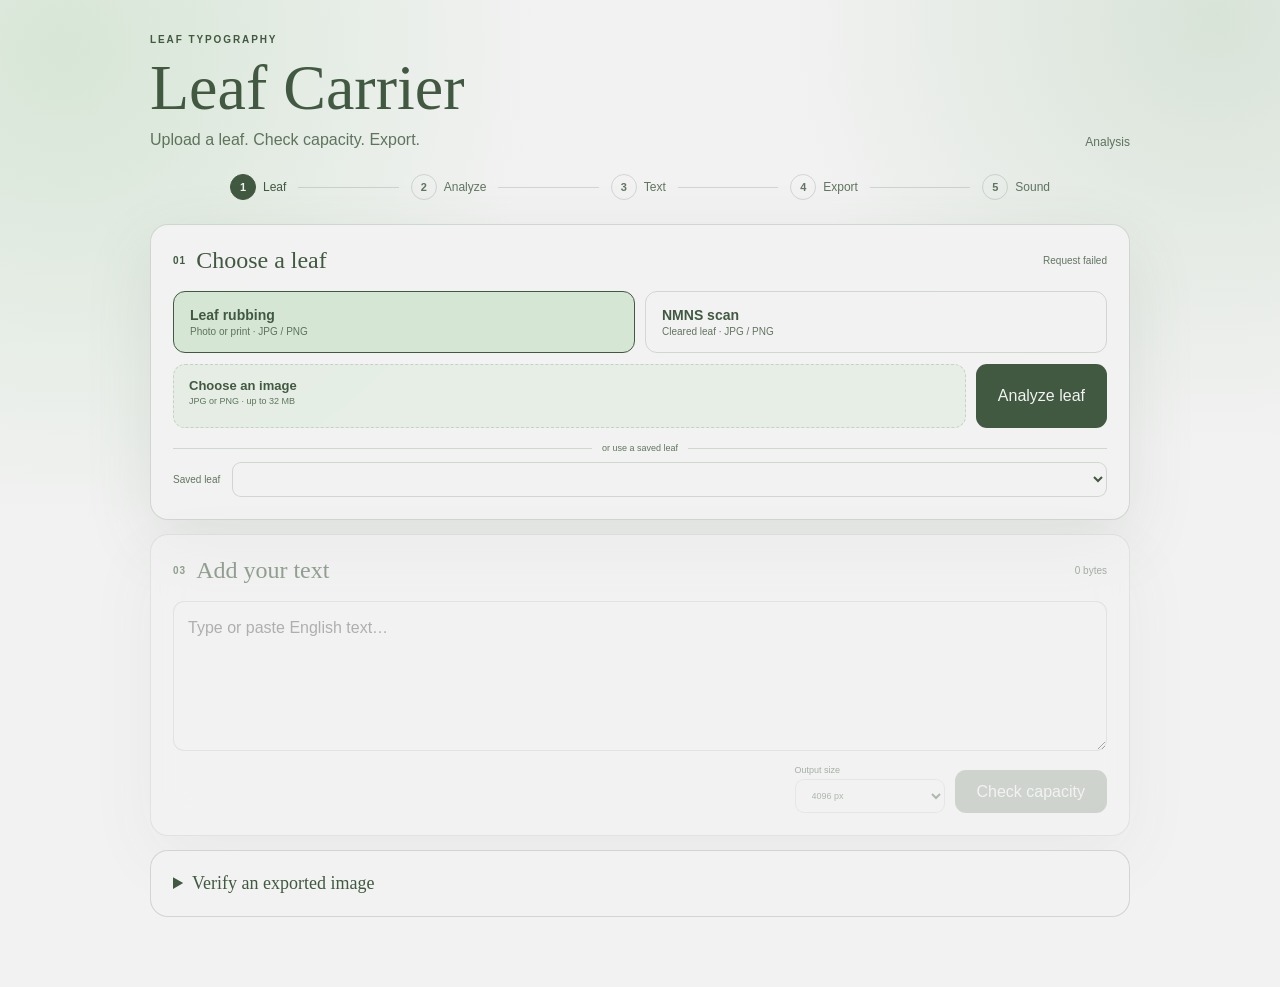
==== commit be4b3459: "Prepare public exhibition release" ====
--- a/static/language.html
+++ b/static/language.html
@@ -13,17 +13,19 @@
       <h1>Leaf Carrier</h1>
       <p id="mode-description">Upload a leaf. Check capacity. Export.</p>
     </div>
-    <a href="/analysis">Advanced analysis</a>
+    <a href="#analysis-panel">Analysis</a>
   </header>
 
   <nav class="journey" aria-label="Workflow">
     <span class="active" data-step="1"><b>1</b> Leaf</span>
     <i></i>
-    <span data-step="2"><b>2</b> Text</span>
+    <span data-step="2"><b>2</b> Analyze</span>
     <i></i>
-    <span data-step="3"><b>3</b> Export</span>
+    <span data-step="3"><b>3</b> Text</span>
     <i></i>
-    <span data-step="4"><b>4</b> Sound</span>
+    <span data-step="4"><b>4</b> Export</span>
+    <i></i>
+    <span data-step="5"><b>5</b> Sound</span>
   </nav>
 
   <section class="panel source-panel">
@@ -78,9 +80,46 @@
     </article>
   </section>
 
+  <section class="panel analysis-panel" id="analysis-panel" hidden>
+    <div class="panel-head">
+      <div><span class="step">02</span><h2>Inspect the leaf</h2></div>
+      <small id="analysis-status">Analysis ready</small>
+    </div>
+    <nav class="analysis-tabs" aria-label="Leaf analysis views">
+      <button type="button" data-analysis-view="source">Source</button>
+      <button type="button" data-analysis-view="original">Isolated</button>
+      <button type="button" data-analysis-view="vessel_score">Vein response</button>
+      <button type="button" data-analysis-view="mask">Vein mask</button>
+      <button type="button" data-analysis-view="skeleton">Skeleton</button>
+      <button type="button" data-analysis-view="overlay">Nodes</button>
+      <button type="button" class="active" data-analysis-view="primary">Primary veins</button>
+      <button type="button" data-analysis-view="heatmap">Complexity</button>
+    </nav>
+    <div class="analysis-stage">
+      <img id="analysis-preview" alt="Leaf analysis preview">
+      <div id="analysis-loading" hidden>Analyzing leaf veins…</div>
+    </div>
+    <div class="analysis-metrics">
+      <div><strong id="analysis-isolation">—</strong><span>Isolation</span></div>
+      <div><strong id="analysis-venation">—</strong><span>Venation</span></div>
+      <div><strong id="analysis-confidence">—</strong><span>Main path</span></div>
+      <div><strong id="analysis-edges">—</strong><span>Vein edges</span></div>
+    </div>
+    <details class="analysis-advanced">
+      <summary>Advanced analysis controls</summary>
+      <div>
+        <label>Resolution <output id="analysis-resolution-value">1100 px</output><input id="analysis-resolution" type="range" min="800" max="1800" step="100" value="1100"></label>
+        <label>Vein threshold <output id="analysis-sensitivity-value">82%</output><input id="analysis-sensitivity" type="range" min="58" max="94" step="1" value="82"></label>
+        <label>Contrast scale <output id="analysis-contrast-value">14 px</output><input id="analysis-contrast" type="range" min="4" max="30" step="1" value="14"></label>
+        <label>Minimum component <output id="analysis-component-value">10 px</output><input id="analysis-component" type="range" min="0" max="90" step="2" value="10"></label>
+      </div>
+      <button type="button" id="reanalyze-leaf">Analyze again</button>
+    </details>
+  </section>
+
   <section class="panel text-panel locked" id="text-panel">
     <div class="panel-head">
-      <div><span class="step">02</span><h2>Add your text</h2></div>
+      <div><span class="step">03</span><h2>Add your text</h2></div>
       <small id="text-count">0 bytes</small>
     </div>
     <textarea id="text-input" rows="5" maxlength="1600" placeholder="Type or paste English text…"></textarea>
@@ -118,7 +157,7 @@
 
   <section class="panel export-panel locked" id="export-panel" hidden>
     <div class="panel-head">
-      <div><span class="step">03</span><h2>Export</h2></div>
+      <div><span class="step">04</span><h2>Export</h2></div>
       <small id="export-kind">Reversible JPG</small>
     </div>
     <div class="export-preview"><img id="encoded-preview" alt="Encoded leaf preview"></div>
@@ -130,7 +169,7 @@
 
   <section class="panel sound-panel locked" id="sound-panel" hidden>
     <div class="panel-head">
-      <div><span class="step">04</span><h2>Add sound disturbance</h2></div>
+      <div><span class="step">05</span><h2>Add sound disturbance</h2></div>
       <small>Optional · rubbing carrier only</small>
     </div>
 
@@ -232,12 +271,16 @@
   h1,h2,h3{font-family:Georgia,"Times New Roman",serif;font-weight:500}
   h1{margin:0;font-size:clamp(38px,7vw,64px)} header p:last-child{margin:6px 0 0;color:var(--muted)}
   header a{color:var(--muted);font-size:12px;text-decoration:none} header a:hover{color:var(--red)}
-  .journey{display:grid;grid-template-columns:auto 1fr auto 1fr auto 1fr auto;align-items:center;width:min(690px,100%);margin:0 auto 24px;color:var(--muted)}
+  .journey{display:grid;grid-template-columns:auto 1fr auto 1fr auto 1fr auto 1fr auto;align-items:center;width:min(820px,100%);margin:0 auto 24px;color:var(--muted)}
   .journey span{display:flex;align-items:center;gap:7px;font-size:12px}.journey b{display:grid;place-items:center;width:26px;height:26px;border:1px solid var(--line);border-radius:50%;font-size:11px}
   .journey i{height:1px;margin:0 12px;background:var(--line)}.journey span.active{color:var(--green)}.journey span.active b{color:var(--button-text);border-color:var(--green);background:var(--green)}
   .panel,.verify{margin-top:14px;padding:22px;border:1px solid var(--line);border-radius:18px;background:color-mix(in srgb,var(--card) 92%,transparent);box-shadow:var(--shadow);backdrop-filter:blur(18px);transition:background-color .35s ease,border-color .35s ease,box-shadow .35s ease}
   .panel.locked{opacity:.54}.panel-head{display:flex;justify-content:space-between;align-items:center;gap:20px;margin-bottom:17px}.panel-head>div{display:flex;align-items:center;gap:10px}.panel-head h2{margin:0;font-size:24px}.panel-head small{color:var(--muted);font-size:10px}.step{color:var(--red);font-size:10px;letter-spacing:.1em;font-weight:800}
   .source-types{display:grid;grid-template-columns:1fr 1fr;gap:10px}.source-types button{padding:15px 16px;text-align:left;border:1px solid var(--line);border-radius:12px;color:var(--text);background:transparent}.source-types button.selected{border-color:var(--green);background:var(--green-soft)}.source-types b,.source-types span{display:block}.source-types b{font-size:14px}.source-types span{margin-top:3px;color:var(--muted);font-size:10px}
+  .analysis-tabs{display:flex;gap:7px;overflow-x:auto;margin-bottom:12px;padding-bottom:2px}.analysis-tabs button{flex:0 0 auto;padding:8px 11px;border:1px solid transparent;border-radius:999px;color:var(--muted);background:transparent}.analysis-tabs button.active{color:var(--button-text);border-color:var(--green);background:var(--green)}
+  .analysis-stage{position:relative;display:grid;place-items:center;min-height:520px;overflow:hidden;border:1px solid var(--line);border-radius:14px;background:color-mix(in srgb,var(--surface) 90%,var(--track))}.analysis-stage img{display:block;width:100%;height:min(68vh,760px);object-fit:contain}.analysis-stage div{position:absolute;inset:0;display:grid;place-items:center;background:color-mix(in srgb,var(--surface) 82%,transparent);backdrop-filter:blur(7px)}
+  .analysis-metrics{display:grid;grid-template-columns:repeat(4,1fr);gap:10px;margin-top:12px}.analysis-metrics div{padding:11px;border-top:1px solid var(--line)}.analysis-metrics strong,.analysis-metrics span{display:block}.analysis-metrics strong{font-family:Georgia,serif;font-size:22px}.analysis-metrics span{margin-top:2px;color:var(--muted);font-size:10px}
+  .analysis-advanced{margin-top:12px;padding:12px;border:1px solid var(--line);border-radius:12px}.analysis-advanced summary{cursor:pointer;color:var(--muted);font-size:12px}.analysis-advanced>div{display:grid;grid-template-columns:repeat(4,1fr);gap:12px;margin:14px 0}.analysis-advanced label{display:grid;gap:7px;color:var(--muted);font-size:10px}.analysis-advanced output{justify-self:end}.analysis-advanced input{width:100%;accent-color:var(--green)}.analysis-advanced button{padding:9px 13px;border:1px solid var(--line);border-radius:9px;color:var(--text);background:transparent}
   .upload-row{display:grid;grid-template-columns:1fr auto;gap:10px;margin-top:11px}.file-drop{position:relative;min-height:64px;padding:13px 15px;border:1px dashed var(--line);border-radius:12px;background:color-mix(in srgb,var(--green-soft) 45%,transparent)}.file-drop input{position:absolute;inset:0;width:100%;opacity:0;cursor:pointer}.file-drop strong,.file-drop span{display:block}.file-drop strong{font-size:13px}.file-drop span{margin-top:3px;color:var(--muted);font-size:9px}
   .primary{padding:0 22px;border:0;border-radius:11px;color:var(--button-text);background:var(--red)}.primary:disabled{opacity:.38;cursor:not-allowed}.or{display:flex;align-items:center;gap:10px;margin:15px 0 9px;color:var(--muted);font-size:9px}.or:before,.or:after{content:"";height:1px;flex:1;background:var(--line)}
   .saved-select{display:grid;grid-template-columns:auto 1fr;align-items:center;gap:12px;color:var(--muted);font-size:10px}select{width:100%;padding:10px 12px;border:1px solid var(--line);border-radius:9px;color:var(--text);background:var(--surface)}
@@ -251,7 +294,7 @@
   .sound-inputs{display:grid;grid-template-columns:1fr auto;gap:10px}.sound-inputs .primary{min-width:150px}.sound-controls{display:grid;grid-template-columns:1fr 1fr;gap:14px;margin-top:16px}.sound-controls label{display:grid;gap:7px;color:var(--muted);font-size:9px}.sound-controls label span{display:flex;justify-content:space-between}.sound-controls b{color:var(--text);font-weight:600}.sound-controls input[type="range"]{width:100%;accent-color:var(--green)}.sound-controls details{grid-column:1/-1;padding-top:3px}.sound-controls summary{cursor:pointer;color:var(--muted);font-size:9px}.sound-controls details>div{display:grid;grid-template-columns:repeat(3,1fr);gap:14px;margin-top:13px}#sound-wave{display:block;width:100%;height:94px;margin-top:16px;border:1px solid var(--line);border-radius:11px;background:#415940}.sound-summary{margin:7px 0 0;color:var(--muted);font-size:9px}.sound-result{margin-top:16px}.monitor-tabs{display:flex;gap:5px;overflow:auto;padding-bottom:8px}.monitor-tabs button{padding:7px 10px;white-space:nowrap;border:1px solid var(--line);border-radius:99px;color:var(--muted);background:transparent;font-size:9px}.monitor-tabs button.active{color:var(--button-text);border-color:var(--green);background:var(--green)}.sound-monitor{display:grid;place-items:center;min-height:390px;border:1px solid var(--line);border-radius:13px;overflow:hidden;background:#415940}.sound-monitor img{display:block;width:100%;max-height:670px;object-fit:contain;image-rendering:auto}.sound-metrics{display:grid;grid-template-columns:repeat(5,1fr);gap:8px;margin-top:10px}.sound-metrics div{padding:10px 0;border-top:1px solid var(--line)}.sound-metrics strong,.sound-metrics span{display:block}.sound-metrics strong{font-family:Georgia,"Times New Roman",serif;font-size:20px}.sound-metrics span{margin-top:3px;color:var(--muted);font-size:8px}.sound-decode{margin-top:8px;padding:12px;border-radius:10px;background:var(--green-soft)}.sound-decode span{color:var(--muted);font-size:10px}.sound-text-compare{display:grid;grid-template-columns:1fr 1fr;gap:9px;margin-top:9px}.sound-text-compare label{color:var(--muted);font-size:8px}.sound-decode textarea{margin-top:5px}.sound-result .export-actions>button:not(.primary){padding:0 17px;border:1px solid var(--line);border-radius:10px;color:var(--text);background:transparent}
   .verify{box-shadow:none}.verify summary{cursor:pointer;font-family:Georgia,"Times New Roman",serif;font-size:18px}.verify-row{display:grid;grid-template-columns:1fr auto;gap:10px;margin-top:14px}.verify-row input{padding:10px;border:1px dashed var(--line);border-radius:9px}.verify-row button{padding:0 18px;border:1px solid var(--line);border-radius:9px;color:var(--text);background:transparent}.verify p{color:var(--muted);font-size:10px}.verify textarea{margin-top:8px}
   button:focus-visible,input:focus-visible,select:focus-visible,textarea:focus-visible{outline:3px solid rgba(143,191,142,.48);outline-offset:2px}
-  @media(max-width:760px){main{width:min(100% - 20px,560px);padding-top:20px}header{align-items:flex-start;flex-direction:column}.source-types,.upload-row,.leaf-result,body.nmns-mode .leaf-result,.sound-inputs,.sound-controls{grid-template-columns:1fr}.upload-row .primary,.sound-inputs .primary{min-height:46px}.saved-select{grid-template-columns:1fr}.leaf-preview-frame img,body.nmns-mode .leaf-preview-frame img{height:280px}.text-actions{grid-template-columns:1fr}.text-actions button{min-height:46px}.resolution-grid{grid-template-columns:repeat(3,1fr)}.export-preview{min-height:230px}.decision-metrics{gap:6px}.journey{width:100%}.journey span{font-size:0}.journey span b{font-size:11px}.sound-controls details>div,.sound-text-compare{grid-template-columns:1fr}.sound-monitor{min-height:250px}.sound-metrics{grid-template-columns:1fr 1fr}}
+  @media(max-width:760px){main{width:min(100% - 20px,560px);padding-top:20px}header{align-items:flex-start;flex-direction:column}.source-types,.upload-row,.leaf-result,body.nmns-mode .leaf-result,.sound-inputs,.sound-controls{grid-template-columns:1fr}.upload-row .primary,.sound-inputs .primary{min-height:46px}.saved-select{grid-template-columns:1fr}.leaf-preview-frame img,body.nmns-mode .leaf-preview-frame img{height:280px}.text-actions{grid-template-columns:1fr}.text-actions button{min-height:46px}.resolution-grid{grid-template-columns:repeat(3,1fr)}.export-preview{min-height:230px}.decision-metrics{gap:6px}.journey{width:100%}.journey span{font-size:0}.journey span b{font-size:11px}.sound-controls details>div,.sound-text-compare{grid-template-columns:1fr}.sound-monitor{min-height:250px}.sound-metrics{grid-template-columns:1fr 1fr}.analysis-stage{min-height:340px}.analysis-stage img{height:52vh}.analysis-metrics{grid-template-columns:repeat(2,1fr)}.analysis-advanced>div{grid-template-columns:1fr 1fr}}
 </style>
 <script src="/static/language.js"></script>
 </body>
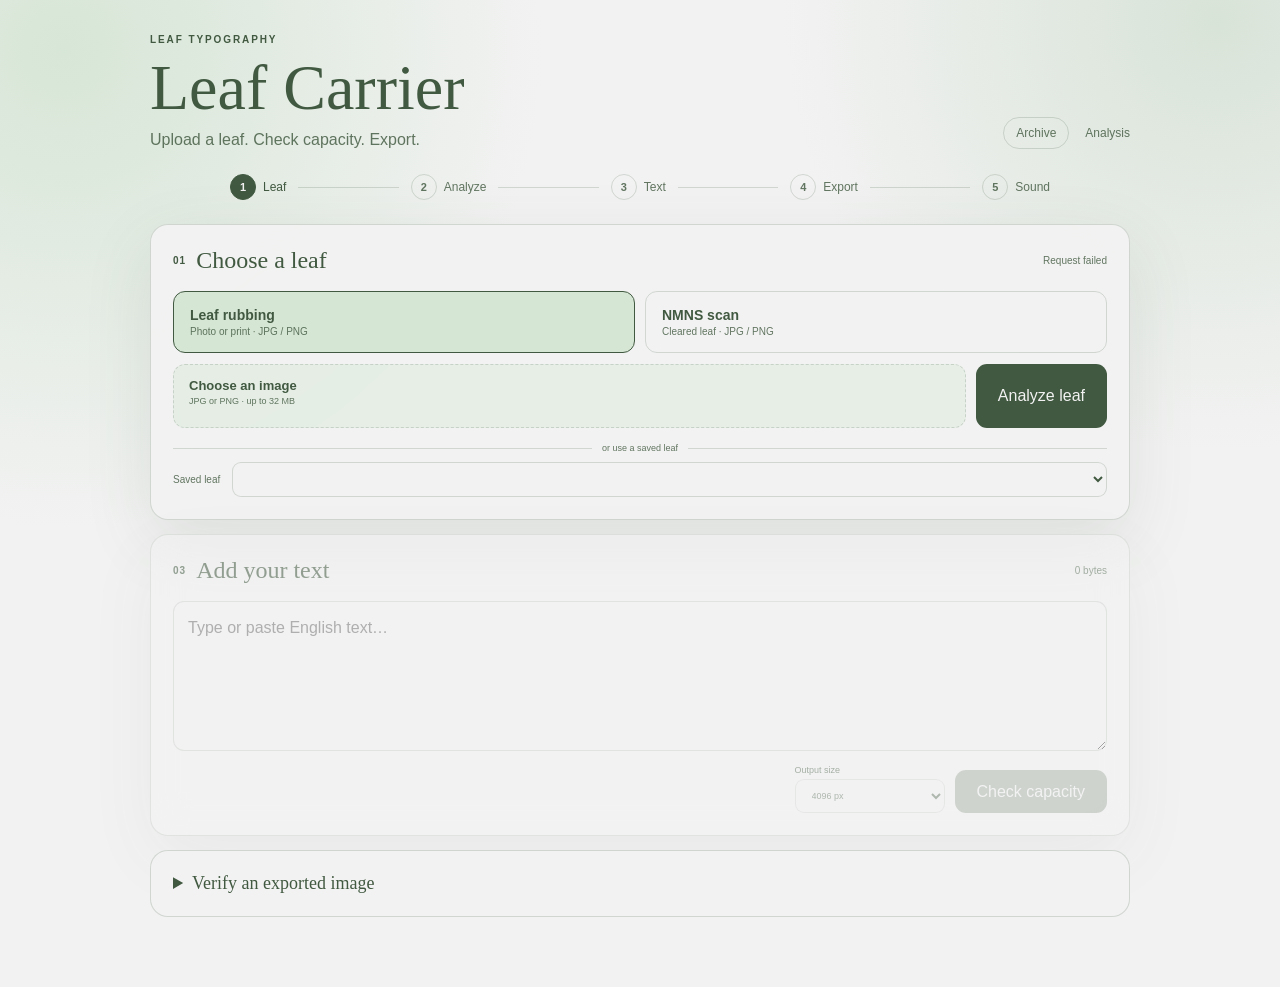
==== commit 6743b6db: "Add public poetry leaf archive" ====
--- a/static/language.html
+++ b/static/language.html
@@ -13,7 +13,7 @@
       <h1>Leaf Carrier</h1>
       <p id="mode-description">Upload a leaf. Check capacity. Export.</p>
     </div>
-    <a href="#analysis-panel">Analysis</a>
+    <nav class="engine-header-links"><a href="/">Archive</a><a href="#analysis-panel">Analysis</a></nav>
   </header>
 
   <nav class="journey" aria-label="Workflow">
@@ -270,7 +270,7 @@
   .eyebrow{margin:0 0 6px;color:var(--red);font-size:10px;letter-spacing:.19em;font-weight:800}
   h1,h2,h3{font-family:Georgia,"Times New Roman",serif;font-weight:500}
   h1{margin:0;font-size:clamp(38px,7vw,64px)} header p:last-child{margin:6px 0 0;color:var(--muted)}
-  header a{color:var(--muted);font-size:12px;text-decoration:none} header a:hover{color:var(--red)}
+  header a{color:var(--muted);font-size:12px;text-decoration:none} header a:hover{color:var(--red)}.engine-header-links{display:flex;align-items:center;gap:16px}.engine-header-links a:first-child{padding:8px 12px;border:1px solid var(--line);border-radius:99px}
   .journey{display:grid;grid-template-columns:auto 1fr auto 1fr auto 1fr auto 1fr auto;align-items:center;width:min(820px,100%);margin:0 auto 24px;color:var(--muted)}
   .journey span{display:flex;align-items:center;gap:7px;font-size:12px}.journey b{display:grid;place-items:center;width:26px;height:26px;border:1px solid var(--line);border-radius:50%;font-size:11px}
   .journey i{height:1px;margin:0 12px;background:var(--line)}.journey span.active{color:var(--green)}.journey span.active b{color:var(--button-text);border-color:var(--green);background:var(--green)}
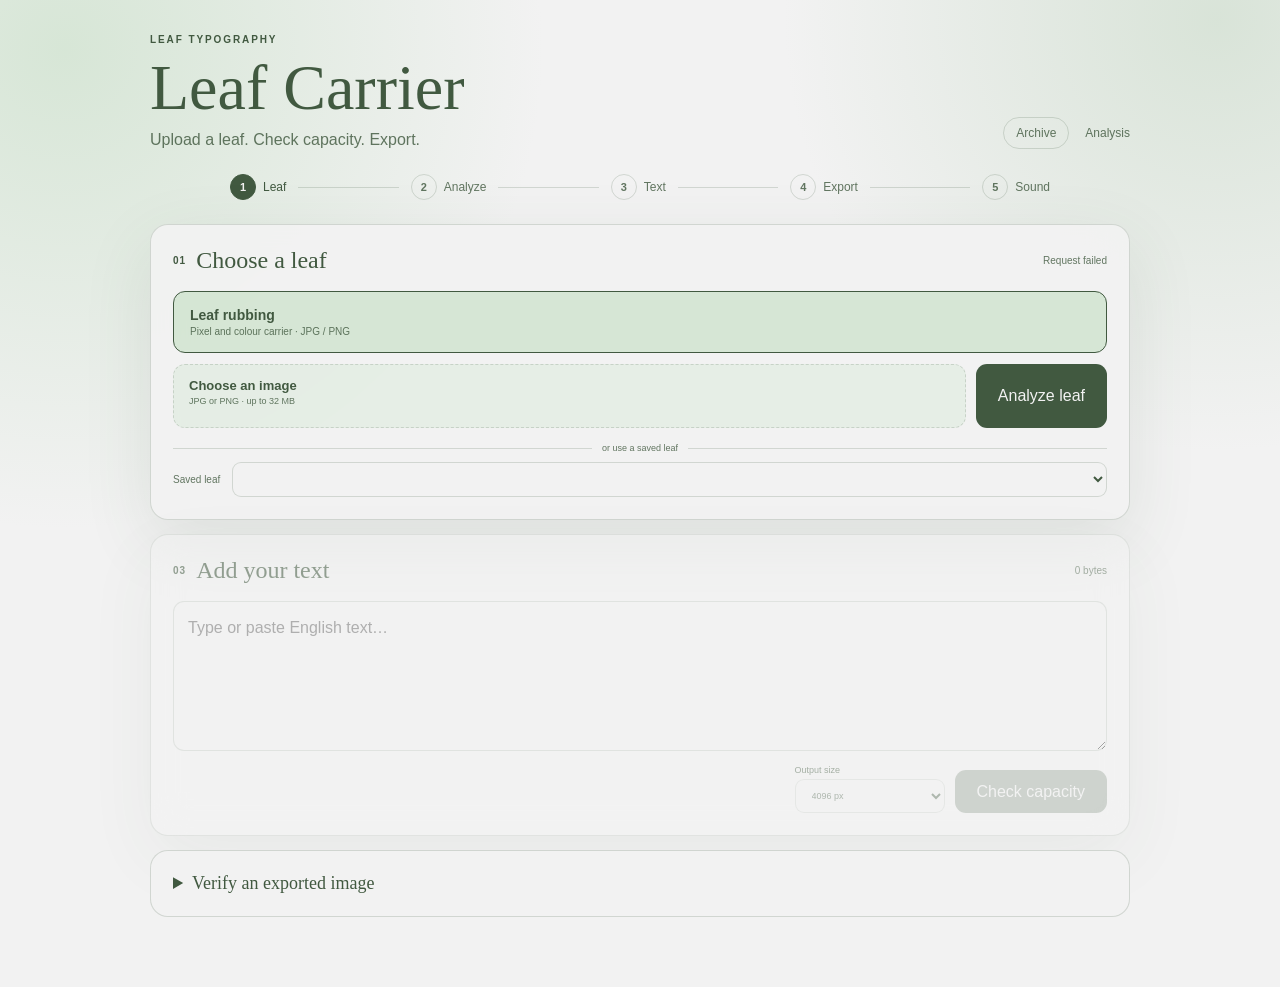
==== commit d557c934: "Run public engine in pixel-only mode" ====
--- a/static/language.html
+++ b/static/language.html
@@ -34,13 +34,10 @@
       <small id="library-count">Loading library…</small>
     </div>
 
-    <div class="source-types" role="group" aria-label="Leaf source type">
-      <button type="button" class="selected" data-source="rubbing">
-        <b>Leaf rubbing</b><span>Photo or print · JPG / PNG</span>
-      </button>
-      <button type="button" data-source="nmns">
-        <b>NMNS scan</b><span>Cleared leaf · JPG / PNG</span>
-      </button>
+    <div class="source-types pixel-only" role="status" aria-label="Active leaf carrier">
+      <div>
+        <b>Leaf rubbing</b><span>Pixel and colour carrier · JPG / PNG</span>
+      </div>
     </div>
 
     <div class="upload-row">
@@ -276,7 +273,7 @@
   .journey i{height:1px;margin:0 12px;background:var(--line)}.journey span.active{color:var(--green)}.journey span.active b{color:var(--button-text);border-color:var(--green);background:var(--green)}
   .panel,.verify{margin-top:14px;padding:22px;border:1px solid var(--line);border-radius:18px;background:color-mix(in srgb,var(--card) 92%,transparent);box-shadow:var(--shadow);backdrop-filter:blur(18px);transition:background-color .35s ease,border-color .35s ease,box-shadow .35s ease}
   .panel.locked{opacity:.54}.panel-head{display:flex;justify-content:space-between;align-items:center;gap:20px;margin-bottom:17px}.panel-head>div{display:flex;align-items:center;gap:10px}.panel-head h2{margin:0;font-size:24px}.panel-head small{color:var(--muted);font-size:10px}.step{color:var(--red);font-size:10px;letter-spacing:.1em;font-weight:800}
-  .source-types{display:grid;grid-template-columns:1fr 1fr;gap:10px}.source-types button{padding:15px 16px;text-align:left;border:1px solid var(--line);border-radius:12px;color:var(--text);background:transparent}.source-types button.selected{border-color:var(--green);background:var(--green-soft)}.source-types b,.source-types span{display:block}.source-types b{font-size:14px}.source-types span{margin-top:3px;color:var(--muted);font-size:10px}
+  .source-types{display:grid;grid-template-columns:1fr 1fr;gap:10px}.source-types button,.source-types>div{padding:15px 16px;text-align:left;border:1px solid var(--line);border-radius:12px;color:var(--text);background:transparent}.source-types button.selected,.source-types.pixel-only>div{border-color:var(--green);background:var(--green-soft)}.source-types.pixel-only{grid-template-columns:1fr}.source-types b,.source-types span{display:block}.source-types b{font-size:14px}.source-types span{margin-top:3px;color:var(--muted);font-size:10px}
   .analysis-tabs{display:flex;gap:7px;overflow-x:auto;margin-bottom:12px;padding-bottom:2px}.analysis-tabs button{flex:0 0 auto;padding:8px 11px;border:1px solid transparent;border-radius:999px;color:var(--muted);background:transparent}.analysis-tabs button.active{color:var(--button-text);border-color:var(--green);background:var(--green)}
   .analysis-stage{position:relative;display:grid;place-items:center;min-height:520px;overflow:hidden;border:1px solid var(--line);border-radius:14px;background:color-mix(in srgb,var(--surface) 90%,var(--track))}.analysis-stage img{display:block;width:100%;height:min(68vh,760px);object-fit:contain}.analysis-stage div{position:absolute;inset:0;display:grid;place-items:center;background:color-mix(in srgb,var(--surface) 82%,transparent);backdrop-filter:blur(7px)}
   .analysis-metrics{display:grid;grid-template-columns:repeat(4,1fr);gap:10px;margin-top:12px}.analysis-metrics div{padding:11px;border-top:1px solid var(--line)}.analysis-metrics strong,.analysis-metrics span{display:block}.analysis-metrics strong{font-family:Georgia,serif;font-size:22px}.analysis-metrics span{margin-top:2px;color:var(--muted);font-size:10px}
